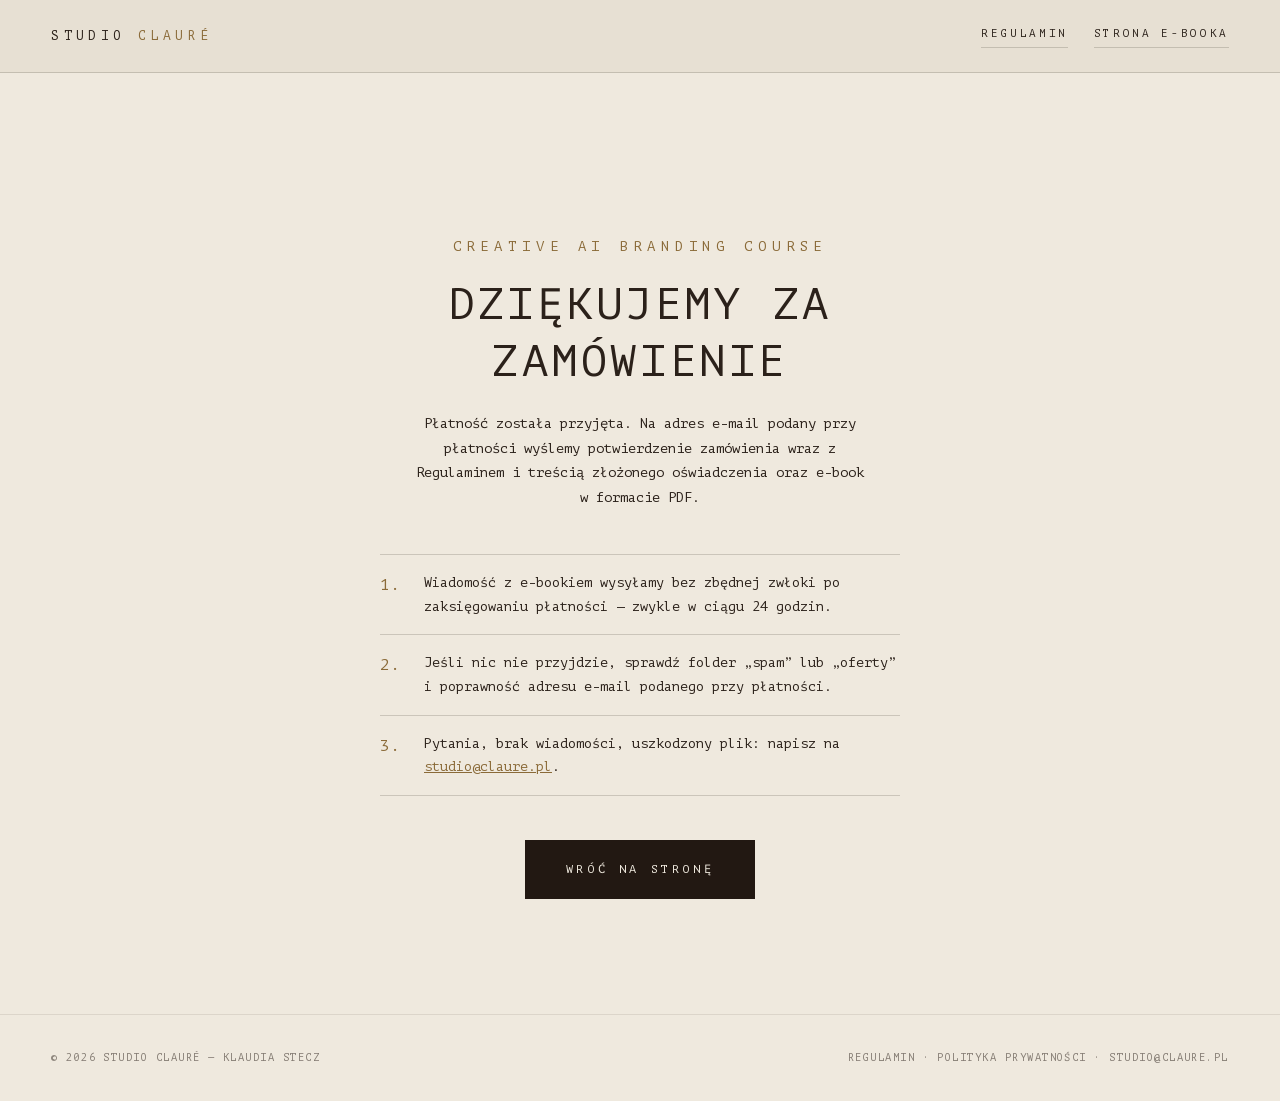
==== dziekujemy/index.html @ 8269e37c "Regulamin i polityka prywatności (Bizky), formularz zamówienia z akceptacją i oświadczeniem, dane Fu" ====
<!doctype html>
<html lang="pl">
<head>
<meta charset="utf-8">
<meta name="viewport" content="width=device-width, initial-scale=1">
<title>Dziękujemy za zamówienie — Studio Clauré</title>
<meta name="description" content="Potwierdzenie zamówienia e-booka Creative AI Branding Course.">
<meta name="robots" content="noindex, nofollow">
<link rel="preload" href="/assets/fonts/PTMono-latin.woff2" as="font" type="font/woff2" crossorigin>
<link rel="stylesheet" href="/assets/doc.css">
<link rel="icon" href="data:image/svg+xml,%3Csvg xmlns='http://www.w3.org/2000/svg' viewBox='0 0 64 64'%3E%3Crect width='64' height='64' fill='%23221812'/%3E%3Ctext x='32' y='44' font-family='Georgia,serif' font-size='36' fill='%23c8a15c' text-anchor='middle'%3EC%3C/text%3E%3C/svg%3E">
</head>
<body>
<header class="top">
  <a class="brand" href="/">Studio <b>Clauré</b></a>
  <nav class="top-nav">
    <a href="/regulamin/">Regulamin</a>
    <a href="/">Strona e-booka</a>
  </nav>
</header>
<main class="thanks">
  <p class="eyebrow">Creative AI Branding Course</p>
  <h1>Dziękujemy za zamówienie</h1>
  <p>Płatność została przyjęta. Na adres e-mail podany przy płatności wyślemy potwierdzenie zamówienia wraz z Regulaminem i treścią złożonego oświadczenia oraz e-book w formacie PDF.</p>
  <ol class="steps">
    <li>Wiadomość z e-bookiem wysyłamy bez zbędnej zwłoki po zaksięgowaniu płatności — zwykle w ciągu 24 godzin.</li>
    <li>Jeśli nic nie przyjdzie, sprawdź folder „spam” lub „oferty” i poprawność adresu e-mail podanego przy płatności.</li>
    <li>Pytania, brak wiadomości, uszkodzony plik: napisz na <a href="mailto:studio@claure.pl">studio@claure.pl</a>.</li>
  </ol>
  <a class="btn" href="/">Wróć na stronę</a>
</main>
<footer class="foot">
  <span>© 2026 Studio Clauré — Klaudia Stecz</span>
  <span><a href="/regulamin/">Regulamin</a> · <a href="/polityka-prywatnosci/">Polityka prywatności</a> · <a href="mailto:studio@claure.pl">studio@claure.pl</a></span>
</footer>
</body>
</html>
---- assets/doc.css ----
/* Podstrony dokumentów (regulamin, polityka prywatności, podziękowanie) — Studio Clauré */
@font-face{
  font-family:"PT Mono";font-style:normal;font-weight:400;font-display:swap;
  src:url("fonts/PTMono-latin-ext.woff2") format("woff2");
  unicode-range:U+0100-02BA, U+02BD-02C5, U+02C7-02CC, U+02CE-02D7, U+02DD-02FF, U+0304, U+0308, U+0329, U+1D00-1DBF, U+1E00-1E9F, U+1EF2-1EFF, U+2020, U+20A0-20AB, U+20AD-20C0, U+2113, U+2C60-2C7F, U+A720-A7FF;
}
@font-face{
  font-family:"PT Mono";font-style:normal;font-weight:400;font-display:swap;
  src:url("fonts/PTMono-latin.woff2") format("woff2");
  unicode-range:U+0000-00FF, U+0131, U+0152-0153, U+02BB-02BC, U+02C6, U+02DA, U+02DC, U+0304, U+0308, U+0329, U+2000-206F, U+20AC, U+2122, U+2191, U+2193, U+2212, U+2215, U+FEFF, U+FFFD;
}
:root{
  --ink:#221812;--gold:#c8a15c;--gold-dark:#8a6a38;--paper:#efe9de;--paper-2:#e7e0d3;--paper-ink:#2b211a;
  --line:rgba(43,33,26,.18);
  --mono:"PT Mono","Courier New",monospace;
}
*{margin:0;padding:0;box-sizing:border-box}
html{scroll-behavior:smooth}
body{background:var(--paper);color:var(--paper-ink);font-family:var(--mono);font-size:13.5px;line-height:1.75;-webkit-font-smoothing:antialiased}
a{color:var(--gold-dark)}
a:hover{color:var(--paper-ink)}
.top{
  display:flex;justify-content:space-between;align-items:center;gap:20px;flex-wrap:wrap;
  padding:24px clamp(20px,4vw,56px);border-bottom:1px solid var(--line);background:var(--paper-2);
}
.brand{font-size:13px;letter-spacing:.34em;text-transform:uppercase;color:var(--paper-ink);text-decoration:none}
.brand b{color:var(--gold-dark);font-weight:400}
.top-nav{display:flex;gap:26px;flex-wrap:wrap}
.top-nav a{font-size:11px;letter-spacing:.24em;text-transform:uppercase;text-decoration:none;color:var(--paper-ink);border-bottom:1px solid var(--line);padding-bottom:4px;transition:.3s}
.top-nav a:hover{color:var(--gold-dark);border-color:var(--gold-dark)}
main{max-width:800px;margin:0 auto;padding:clamp(48px,7vw,90px) clamp(20px,4vw,56px) clamp(70px,9vw,120px)}
.eyebrow{font-size:11px;letter-spacing:.42em;text-transform:uppercase;color:var(--gold-dark)}
h1{font-weight:400;text-transform:uppercase;letter-spacing:.08em;line-height:1.3;font-size:clamp(20px,3vw,32px);margin-top:16px}
.sub{margin-top:10px;font-size:12px;letter-spacing:.2em;text-transform:uppercase;opacity:.65}
.meta{margin-top:26px;padding:18px 22px;border:1px solid var(--line);font-size:12px;line-height:1.7;display:flex;justify-content:space-between;gap:16px;flex-wrap:wrap;align-items:center}
.meta a.dl{white-space:nowrap;font-size:11px;letter-spacing:.24em;text-transform:uppercase;text-decoration:none;color:var(--paper-ink);border:1px solid var(--paper-ink);padding:10px 18px;transition:.3s}
.meta a.dl:hover{background:var(--paper-ink);color:var(--paper)}
h2{font-weight:400;text-transform:uppercase;letter-spacing:.2em;font-size:12.5px;color:var(--gold-dark);margin:54px 0 18px;padding-top:22px;border-top:1px solid var(--line);line-height:1.6}
h2:first-of-type{margin-top:48px}
p{margin:0 0 14px}
ol,ul{margin:0 0 14px;padding-left:0;list-style:none;counter-reset:item}
ol>li{position:relative;padding-left:40px;margin-bottom:12px;counter-increment:item}
ol>li::before{content:counter(item) ".";position:absolute;left:0;top:0;color:var(--gold-dark)}
ul>li{position:relative;padding-left:26px;margin-bottom:10px}
ul>li::before{content:"—";position:absolute;left:0;color:var(--gold-dark)}
strong{font-weight:400;color:var(--paper-ink);border-bottom:1px solid var(--gold)}
.table-wrap{overflow-x:auto;margin:6px 0 18px}
table{border-collapse:collapse;width:100%;min-width:640px;font-size:11.5px;line-height:1.55}
th,td{border:1px solid var(--line);padding:10px 12px;vertical-align:top;text-align:left}
th{font-weight:400;text-transform:uppercase;letter-spacing:.16em;font-size:10px;color:var(--gold-dark);background:var(--paper-2)}
.form{margin-top:10px;padding:26px 28px;border:1px solid var(--line);background:var(--paper-2)}
.form p{margin-bottom:12px}
.form .line{border-bottom:1px dotted var(--paper-ink);display:inline-block;min-width:260px;vertical-align:baseline}
.foot{border-top:1px solid var(--line);padding:34px clamp(20px,4vw,56px);font-size:10.5px;letter-spacing:.14em;text-transform:uppercase;opacity:.55;display:flex;justify-content:space-between;gap:16px;flex-wrap:wrap}
.foot a{color:inherit;text-decoration:none}
/* strona podziękowania */
.thanks{max-width:720px;text-align:center;padding-top:clamp(70px,12vw,140px)}
.thanks h1{font-size:clamp(24px,4vw,44px)}
.thanks p{margin-top:22px;font-size:14px;max-width:56ch;margin-left:auto;margin-right:auto}
.thanks .steps{margin:44px auto 0;text-align:left;max-width:520px;border-top:1px solid var(--line)}
.thanks .steps li{padding:16px 0 16px 44px;border-bottom:1px solid var(--line);margin:0}
.thanks .steps li::before{top:16px;font-size:16px}
.thanks .btn{display:inline-block;margin-top:44px;font-size:12px;letter-spacing:.3em;text-transform:uppercase;text-decoration:none;color:var(--paper);background:var(--ink);padding:18px 40px;border:1px solid var(--ink);transition:.3s}
.thanks .btn:hover{background:transparent;color:var(--ink)}
@media(max-width:540px){
  .top{padding:18px 20px}
  ol>li{padding-left:30px}
}
@media print{
  body{background:#fff;color:#000;font-size:10pt;line-height:1.55}
  .top,.foot,.meta a.dl,.eyebrow,.print-hide{display:none!important}
  h1{margin-top:0;font-size:18pt}
  .meta{display:block;padding:10px 14px;font-size:9.5pt}
  ol>li{margin-bottom:6px}
  ul>li{margin-bottom:4px}
  p{margin-bottom:8px}
  main{max-width:none;padding:0}
  h2{color:#000;border-color:#999;break-after:avoid}
  ol>li::before,ul>li::before{color:#000}
  strong{border-bottom:none;font-weight:700}
  a{color:#000;text-decoration:none}
  table{min-width:0;font-size:9.5pt}
  th{color:#000;background:#eee}
  tr,li{break-inside:avoid}
  .form{border-color:#999;background:#fff;break-inside:avoid}
  @page{size:A4;margin:18mm 16mm}
}
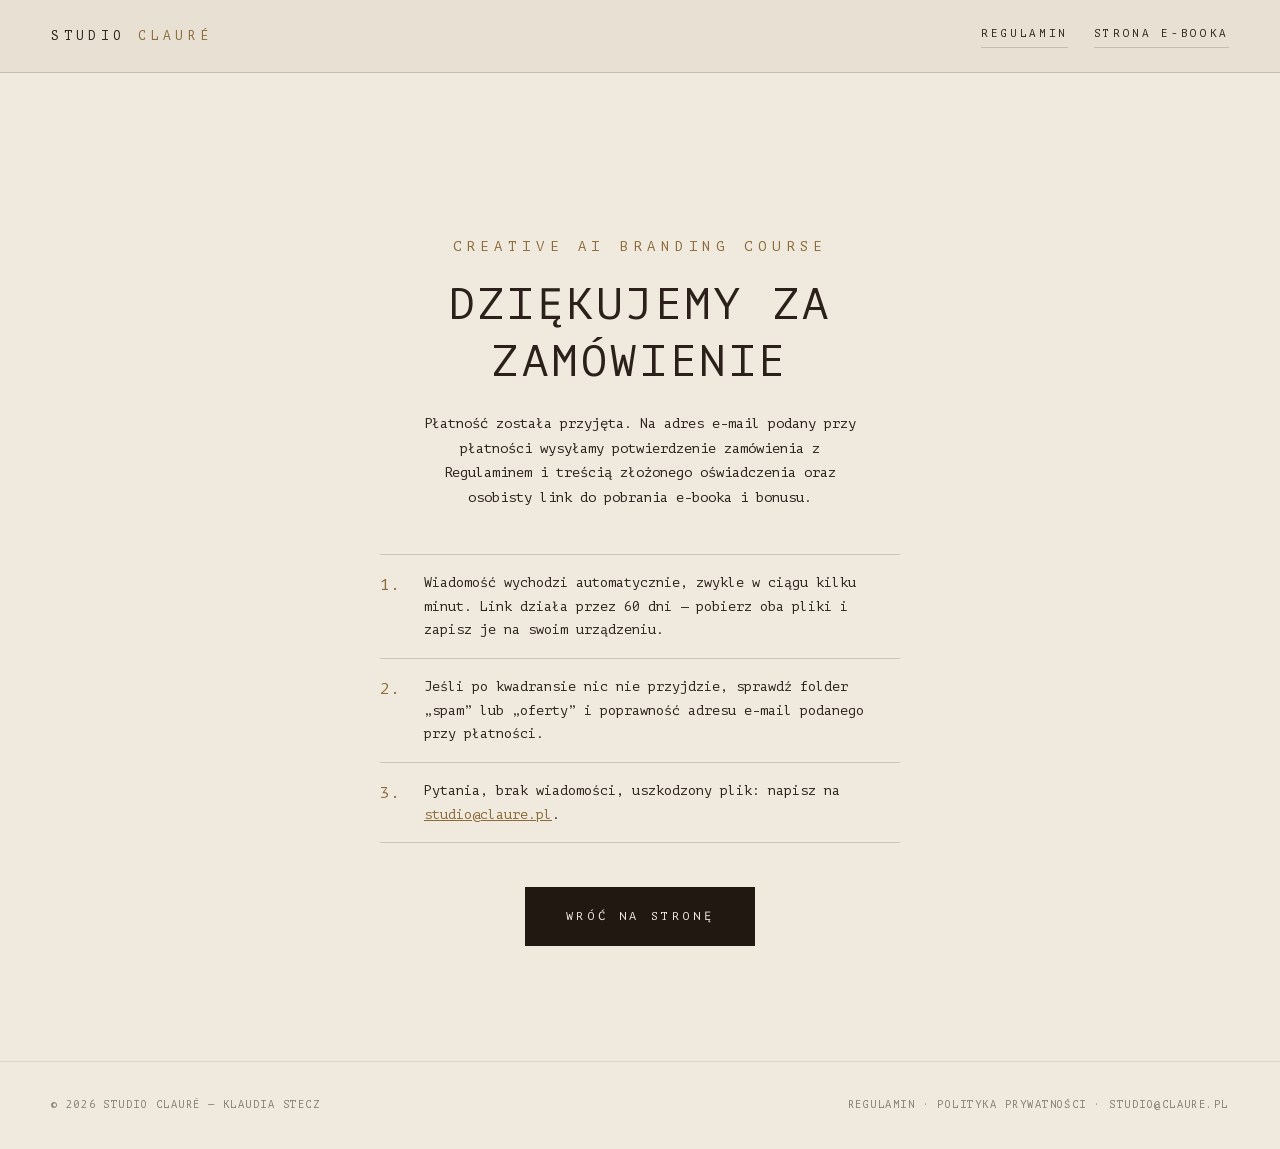
==== commit 56102ab5: "Dostawa e-booka automatycznie, zwykle w ciągu kilku minut Po uruchomieniu serwisu wysyłki (claure-sk" ====
--- a/dziekujemy/index.html
+++ b/dziekujemy/index.html
@@ -21,10 +21,10 @@
 <main class="thanks">
   <p class="eyebrow">Creative AI Branding Course</p>
   <h1>Dziękujemy za zamówienie</h1>
-  <p>Płatność została przyjęta. Na adres e-mail podany przy płatności wyślemy potwierdzenie zamówienia wraz z Regulaminem i treścią złożonego oświadczenia oraz e-book w formacie PDF.</p>
+  <p>Płatność została przyjęta. Na adres e-mail podany przy płatności wysyłamy potwierdzenie zamówienia z Regulaminem i treścią złożonego oświadczenia oraz osobisty link do pobrania e-booka i bonusu.</p>
   <ol class="steps">
-    <li>Wiadomość z e-bookiem wysyłamy bez zbędnej zwłoki po zaksięgowaniu płatności — zwykle w ciągu 24 godzin.</li>
-    <li>Jeśli nic nie przyjdzie, sprawdź folder „spam” lub „oferty” i poprawność adresu e-mail podanego przy płatności.</li>
+    <li>Wiadomość wychodzi automatycznie, zwykle w ciągu kilku minut. Link działa przez 60 dni — pobierz oba pliki i zapisz je na swoim urządzeniu.</li>
+    <li>Jeśli po kwadransie nic nie przyjdzie, sprawdź folder „spam” lub „oferty” i poprawność adresu e-mail podanego przy płatności.</li>
     <li>Pytania, brak wiadomości, uszkodzony plik: napisz na <a href="mailto:studio@claure.pl">studio@claure.pl</a>.</li>
   </ol>
   <a class="btn" href="/">Wróć na stronę</a>
